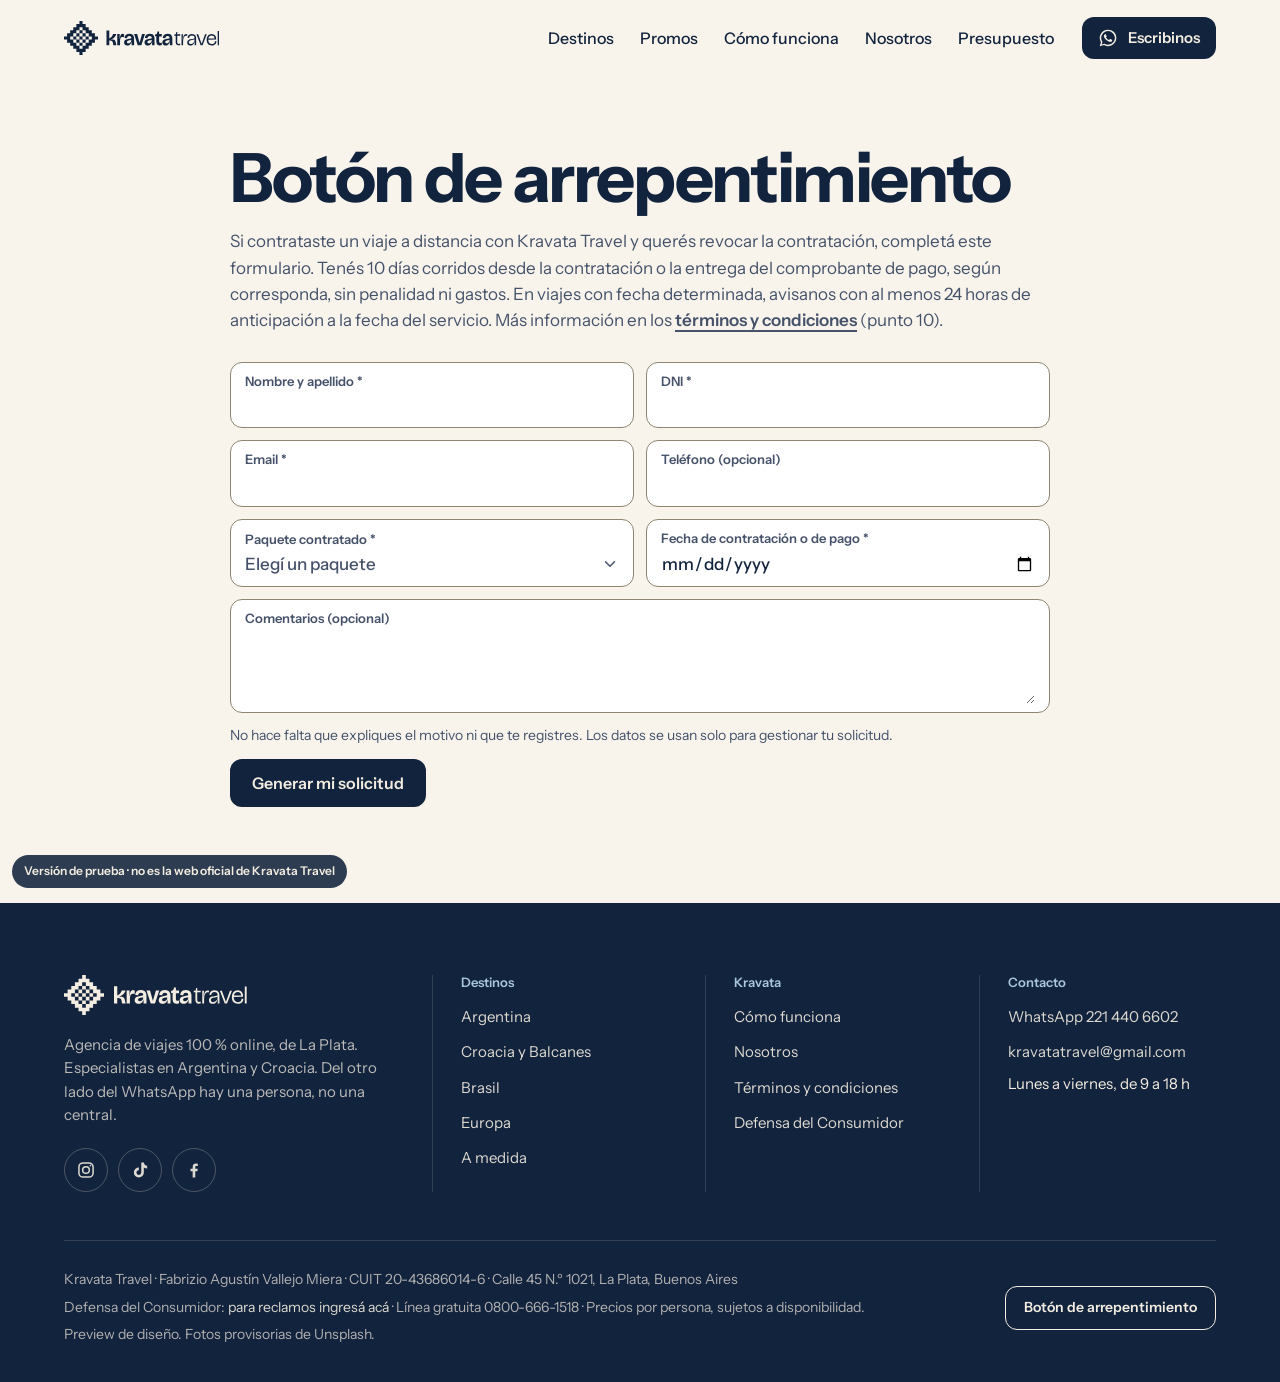
==== arrepentimiento.html @ 1d8a78bc "Preview de la nueva web de Kravata Travel (versión de prueba) Co-Authored-By: Claude Opus 5.5 <norep" ====
<!doctype html>
<html lang="es-AR">
<head>
<meta charset="utf-8">
<meta name="robots" content="noindex, nofollow">
<meta name="viewport" content="width=device-width, initial-scale=1, viewport-fit=cover">
<title>Botón de arrepentimiento · Kravata Travel</title>
<meta name="description" content="Revocá la contratación de un viaje con Kravata Travel, sin penalidad, dentro de los 10 días corridos.">
<meta name="theme-color" content="#12233D">
<link rel="icon" href="marca/favicon.svg" type="image/svg+xml">
<link rel="preconnect" href="https://fonts.googleapis.com"><link rel="preconnect" href="https://fonts.gstatic.com" crossorigin>
<link href="https://fonts.googleapis.com/css2?family=Instrument+Sans:wght@400..700&display=swap" rel="stylesheet">
<link rel="stylesheet" href="assets/style.css">
</head>
<body data-pagina="arrepentimiento">
<main id="contenido">
  <div class="envase cabeza-pagina legal">
    <h1>Botón de arrepentimiento</h1>
    <p class="sub">Si contrataste un viaje a distancia con Kravata Travel y querés revocar la contratación, completá este formulario. Tenés 10 días corridos desde la contratación o la entrega del comprobante de pago, según corresponda, sin penalidad ni gastos. En viajes con fecha determinada, avisanos con al menos 24 horas de anticipación a la fecha del servicio. Más información en los <a class="link" href="terminos.html">términos y condiciones</a> (punto 10).</p>
    <form class="form-arre" id="form-arrepentimiento" novalidate>
      <label class="fld"><span class="fld__etiqueta">Nombre y apellido *</span><input name="nombre" autocomplete="name"></label>
      <label class="fld"><span class="fld__etiqueta">DNI *</span><input name="dni" inputmode="numeric"></label>
      <label class="fld"><span class="fld__etiqueta">Email *</span><input name="email" type="email" autocomplete="email"></label>
      <label class="fld"><span class="fld__etiqueta">Teléfono (opcional)</span><input name="tel" inputmode="tel" autocomplete="tel"></label>
      <div data-campo="paquete"></div>
      <label class="fld"><span class="fld__etiqueta">Fecha de contratación o de pago *</span><input name="fecha" type="date"></label>
      <label class="fld fld--ancho"><span class="fld__etiqueta">Comentarios (opcional)</span><textarea name="mas" rows="3"></textarea></label>
      <p class="form-pres__nota">No hace falta que expliques el motivo ni que te registres. Los datos se usan solo para gestionar tu solicitud.</p>
      <button class="btn" type="submit">Generar mi solicitud</button>
      <p class="form-estado" id="a-err" role="alert"></p>
    </form>
    <div class="arre-ok" id="a-ok" hidden>
      <b>Tu código de solicitud</b>
      <div class="arre-ok__codigo" id="a-c"></div>
      <p><b>Último paso:</b> enviá la solicitud por email a <b>kravatatravel@gmail.com</b>. Tu pedido queda registrado cuando recibimos ese mail. Te confirmamos el código por el mismo medio dentro de las 24 horas.</p>
      <div class="arre-ok__btns"><a class="btn" id="a-mail" href="#">Enviar por email</a><button class="btn btn--borde" id="a-cp" type="button">Copiar mensaje</button></div>
      <p class="form-pres__nota">Si el botón de email no abre tu correo, copiá el mensaje y enviáselo a kravatatravel@gmail.com.</p>
      <pre id="a-pre"></pre>
    </div>
  </div>
</main>

<script src="assets/marca.js"></script>
<script src="assets/data.js"></script>
<script src="assets/config.js"></script>
<script src="assets/site.js"></script>
<p class="aviso-prueba" role="note">Versión de prueba · no es la web oficial de Kravata Travel</p>
</body>
</html>
---- assets/style.css ----
/* Kravata Travel · preview de la web · propuesta 2 (D3 + T6)
   Sistema: tres radios (caja 16, control 12, píldora), dos sombras, una sola etiqueta chica,
   un solo campo y un solo selector para toda la web. La letra del logo no se usa fuera del logo. */

:root {
  --adriatico: #12233D;
  --adriatico-2: #1C3354;
  --celeste: #A9C6DE;
  --celeste-claro: #DCE8F2;
  --crema: #F3EDE1;
  --crema-2: #F8F4EC;
  --blanco: #FFFFFF;
  --tinta: #12233D;
  --tinta-2: #45526A;      /* texto secundario: 7.2:1 sobre crema */
  --linea: #E2DACB;        /* divisores (decorativos) */
  --borde: #8E8573;        /* borde de campos: 3.6:1 sobre blanco */
  --r-caja: 16px;
  --r-ctrl: 12px;
  --sombra: 0 1px 2px rgba(18,35,61,.05), 0 8px 24px -10px rgba(18,35,61,.16);
  --sombra-hover: 0 2px 4px rgba(18,35,61,.04), 0 22px 40px -16px rgba(18,35,61,.30);
  --sombra-alta: 0 2px 6px rgba(18,35,61,.08), 0 24px 48px -12px rgba(18,35,61,.28);
  --curva: cubic-bezier(.22,.7,.2,1);
  --ancho: 1200px;
  --t-texto: 'Instrument Sans', system-ui, sans-serif;
}

*, *::before, *::after { box-sizing: border-box; }
html { scroll-behavior: smooth; -webkit-text-size-adjust: 100%; }
body { margin: 0; background: var(--crema-2); color: var(--tinta); font-family: var(--t-texto); font-size: 17px; line-height: 1.55; -webkit-font-smoothing: antialiased; }
img { display: block; max-width: 100%; }
a { color: inherit; }
button, input, select, textarea { font: inherit; color: inherit; }
[hidden] { display: none !important; }
:focus-visible { outline: 3px solid var(--adriatico); outline-offset: 3px; border-radius: 6px; }
.seccion--oscura :focus-visible, .pie :focus-visible, .portada :focus-visible, .cabecera--sobre:not(.es-flotante) :focus-visible { outline-color: var(--crema); }
.sr { position: absolute; width: 1px; height: 1px; overflow: hidden; clip: rect(0 0 0 0); white-space: nowrap; }
.saltar { position: absolute; left: 16px; top: -60px; z-index: 100; background: var(--adriatico); color: var(--crema); padding: 10px 16px; border-radius: var(--r-ctrl); }
.saltar:focus { top: 12px; }

.envase { width: 100%; max-width: var(--ancho); margin: 0 auto; padding: 0 24px; }
@media (max-width: 600px) { .envase { padding: 0 16px; } }

/* ---------- tipografía: una familia, títulos en bold ---------- */
h1, h2, h3 { font-weight: 700; letter-spacing: -0.025em; line-height: 1.08; margin: 0; }
h1 { font-size: clamp(40px, 6.4vw, 80px); letter-spacing: -0.035em; }
h2 { font-size: clamp(30px, 4vw, 44px); }
h3 { font-size: 20px; letter-spacing: -0.01em; line-height: 1.25; }
p { margin: 0; }
.bajada { color: var(--tinta-2); font-size: 18px; max-width: 56ch; margin-top: 12px; }
/* la única etiqueta chica de la web */
.fld__etiqueta, .datos dt, .ticket h3, .pie h2 { font-size: 13px; font-weight: 600; letter-spacing: 0; text-transform: none; color: var(--tinta-2); }

/* ---------- botones y enlaces ---------- */
.btn {
  display: inline-flex; align-items: center; justify-content: center; gap: 10px;
  min-height: 48px; padding: 0 22px; border-radius: var(--r-ctrl); border: 0; cursor: pointer;
  font-weight: 600; font-size: 16px; text-decoration: none; white-space: nowrap;
  background: var(--adriatico); color: var(--crema); transition: background .25s var(--curva), color .25s var(--curva), box-shadow .25s var(--curva), transform .2s var(--curva);
}
.btn:active { transform: scale(.98); }
.btn:hover { background: var(--adriatico-2); }
.btn svg { width: 20px; height: 20px; flex: none; }
.btn--claro { background: var(--crema); color: var(--adriatico); }
.btn--claro:hover { background: var(--blanco); }
.btn--borde { background: transparent; color: var(--adriatico); box-shadow: inset 0 0 0 1.5px var(--adriatico); }
.btn--borde:hover { background: var(--adriatico); color: var(--crema); }
.btn--ancho { width: 100%; }
.link, .mas { font-weight: 600; text-decoration: underline; text-underline-offset: 4px; text-decoration-thickness: 1.5px; }
.mas { display: inline-flex; align-items: center; gap: 6px; min-height: 44px; padding: 0; border: 0; background: none; cursor: pointer; color: var(--adriatico); }
.mas svg { width: 18px; height: 18px; transition: transform .2s; }
.mas[aria-expanded="true"] svg { transform: rotate(180deg); }

/* ---------- encabezado ---------- */
.cabecera { position: sticky; top: 0; z-index: 50; background: rgba(248,244,236,.94); backdrop-filter: saturate(1.4) blur(12px); border-bottom: 1px solid transparent; transition: background .25s, border-color .25s, color .25s; }
.cabecera.es-flotante { border-bottom-color: var(--linea); }
.cabecera--sobre { position: fixed; left: 0; right: 0; background: transparent; backdrop-filter: none; color: var(--crema); }
.cabecera--sobre.es-flotante { background: rgba(248,244,236,.95); backdrop-filter: saturate(1.4) blur(12px); color: var(--adriatico); }
.cabecera__fila { display: flex; align-items: center; gap: 28px; height: 76px; }
.logo { display: block; color: inherit; line-height: 0; }
.logo svg { height: 34px; width: auto; display: block; }
.cabecera nav { margin-left: auto; }
.menu { display: flex; gap: 26px; list-style: none; padding: 0; margin: 0; }
.menu a { text-decoration: none; font-weight: 500; font-size: 16px; padding: 6px 0; border-bottom: 2px solid transparent; transition: border-color .3s var(--curva); }
.menu a:hover, .menu a[aria-current="page"] { border-bottom-color: currentColor; }
.cabecera .btn { min-height: 42px; padding: 0 16px; font-size: 15px; }
.cabecera--sobre:not(.es-flotante) .btn { background: var(--crema); color: var(--adriatico); }
.hamburguesa { display: none; margin-left: auto; width: 48px; height: 48px; border: 0; background: transparent; cursor: pointer; border-radius: var(--r-ctrl); }
.hamburguesa span { display: block; width: 22px; height: 2px; background: currentColor; margin: 5px auto; transition: transform .2s, opacity .2s; }
.hamburguesa[aria-expanded="true"] span:nth-child(1) { transform: translateY(7px) rotate(45deg); }
.hamburguesa[aria-expanded="true"] span:nth-child(2) { opacity: 0; }
.hamburguesa[aria-expanded="true"] span:nth-child(3) { transform: translateY(-7px) rotate(-45deg); }
@media (max-width: 920px) {
  .menu, .cabecera__fila > .btn { display: none; }
  .hamburguesa { display: block; }
  .logo svg { height: 28px; }
  .cabecera__fila { height: 64px; }
}
.panel-menu { position: fixed; inset: 64px 0 0 0; z-index: 49; background: var(--crema-2); color: var(--adriatico); padding: 16px 16px 40px; display: none; flex-direction: column; overflow-y: auto; }
.panel-menu.abierto { display: flex; }
.panel-menu a:not(.btn) { font-size: 26px; font-weight: 700; letter-spacing: -0.02em; text-decoration: none; padding: 14px 0; border-bottom: 1px solid var(--linea); }
.panel-menu .btn { margin-top: 24px; }

/* ---------- campos: uno solo para toda la web ---------- */
.fld { transition: border-color .2s var(--curva), box-shadow .2s var(--curva), background .2s; position: relative; display: flex; flex-direction: column; justify-content: center; gap: 2px; min-height: 60px; padding: 8px 14px; border-radius: var(--r-ctrl); border: 1.5px solid var(--borde); background: var(--blanco); color: var(--tinta); min-width: 0; }
.fld:focus-within, .fld.esta-abierto { border-color: var(--adriatico); box-shadow: 0 0 0 3px var(--celeste-claro); }
.fld input, .fld textarea { border: 0; padding: 0; margin: 0; background: transparent; font-size: 17px; font-weight: 500; outline: none; width: 100%; min-width: 0; }
.fld textarea { resize: vertical; min-height: 66px; line-height: 1.45; }
.fld--ancho { grid-column: 1 / -1; }
.fld.esta-abierto { z-index: 30; }

/* selector propio: botón + panel, igual en todos lados */
.sel__boton { position: static; display: flex; align-items: center; justify-content: space-between; gap: 10px; width: 100%; padding: 0; border: 0; background: none; cursor: pointer; text-align: left; font-size: 17px; font-weight: 500; color: inherit; outline: none; }
.sel__boton::after { content: ''; position: absolute; inset: 0; border-radius: inherit; }   /* toda la caja abre */
.sel__boton:focus-visible { outline: none; }
.sel:has(.sel__boton:focus-visible) { border-color: var(--adriatico); box-shadow: 0 0 0 3px var(--celeste-claro); }
.sel__valor { white-space: nowrap; overflow: hidden; text-overflow: ellipsis; }
.sel__valor.es-vacio { color: var(--tinta-2); }
.sel__boton svg { width: 18px; height: 18px; flex: none; color: var(--tinta-2); transition: transform .2s; }
.esta-abierto .sel__boton svg { transform: rotate(180deg); }
.sel__panel {
  position: absolute; z-index: 45; top: calc(100% + 8px); left: -1.5px; min-width: calc(100% + 3px); width: max-content; max-width: min(400px, calc(100vw - 32px));
  max-height: 340px; overflow-y: auto; overscroll-behavior: contain;
  padding: 6px; background: var(--blanco); color: var(--tinta); border-radius: var(--r-caja); box-shadow: var(--sombra-alta); border: 1px solid var(--linea); outline: none; text-align: left;
}
.sel__grupo { padding: 12px 12px 4px; font-size: 13px; font-weight: 600; color: var(--tinta-2); }
[role="group"] + [role="group"] { border-top: 1px solid var(--linea); margin-top: 4px; }
.sel__opcion { transition: background .15s; display: grid; grid-template-columns: 1fr auto 18px; align-items: center; gap: 12px; min-height: 44px; padding: 8px 12px; border-radius: 8px; cursor: pointer; font-size: 16px; }
.sel__opcion small { font-size: 14px; color: var(--tinta-2); font-variant-numeric: tabular-nums; }
.sel__opcion svg { width: 18px; height: 18px; visibility: hidden; }
.sel__opcion[aria-selected="true"] { font-weight: 600; }
.sel__opcion[aria-selected="true"] svg { visibility: visible; }
.sel__opcion.es-activa { background: var(--crema); }
.sel__panel--personas { width: 300px; padding: 16px; display: grid; gap: 4px; }
.contador { display: flex; align-items: center; justify-content: space-between; gap: 16px; padding: 10px 0; border-bottom: 1px solid var(--linea); }
.contador b { display: block; font-weight: 600; }
.contador small { font-size: 13px; color: var(--tinta-2); }
.contador__ctrl { display: flex; align-items: center; gap: 10px; }
.contador__ctrl output { min-width: 20px; text-align: center; font-weight: 600; font-variant-numeric: tabular-nums; }
.contador__ctrl button { width: 40px; height: 40px; border-radius: 50%; border: 1.5px solid var(--borde); background: var(--blanco); display: grid; place-items: center; cursor: pointer; }
.contador__ctrl button:hover:not(:disabled) { border-color: var(--adriatico); }
.contador__ctrl button:disabled { opacity: .35; cursor: default; }
.contador__ctrl svg { width: 16px; height: 16px; }
.sel__ayuda { font-size: 13px; color: var(--tinta-2); padding: 8px 0 6px; }
.sel__listo { min-height: 44px; }
/* en celular, todos los paneles suben desde abajo, iguales */
@media (max-width: 600px) {
  .sel__panel, .sel--compacto .sel__panel { position: fixed; z-index: 80; left: 12px; right: 12px; top: auto; bottom: 12px; width: auto; min-width: 0; max-width: none; max-height: 62vh; padding: 8px; border-radius: var(--r-caja); box-shadow: 0 0 0 100vmax rgba(18,35,61,.45), var(--sombra-alta); }
  .sel__panel--personas { padding: 16px 18px 18px; }
  .sel__opcion { min-height: 48px; }
}

/* ---------- portada (estructura de la referencia: video a sangre, consulta, categorías y la primera fila montada) ---------- */
.portada { position: relative; color: var(--crema); padding-bottom: 24px; }
.portada__fondo { position: absolute; inset: 0 0 auto 0; height: 860px; overflow: hidden; background: var(--adriatico); }
.portada__fondo video { width: 100%; height: 100%; object-fit: cover; display: block; filter: saturate(.85); }
.portada__fondo::after { content: ''; position: absolute; inset: 0; background: linear-gradient(180deg, rgba(18,35,61,.78) 0%, rgba(18,35,61,.6) 28%, rgba(18,35,61,.68) 60%, rgba(18,35,61,.82) calc(100% - 190px), rgba(18,35,61,.45) calc(100% - 90px), var(--crema-2) 100%); }
.portada__contenido { position: relative; z-index: 2; padding-top: 150px; }
.portada h1 { max-width: 12ch; }
.portada .bajada { color: rgba(243,237,225,.92); font-size: 19px; max-width: 48ch; margin-top: 16px; }
.portada__sub { font-size: 22px; margin: 48px 0 14px; letter-spacing: -0.01em; }
.categorias { display: flex; gap: 8px; overflow-x: auto; padding-bottom: 6px; scrollbar-width: none; }
.categorias::-webkit-scrollbar { display: none; }
.categoria { flex: none; display: flex; flex-direction: column; align-items: center; gap: 8px; padding: 8px 10px 10px; min-width: 104px; border: 0; background: transparent; color: rgba(243,237,225,.8); cursor: pointer; font-weight: 500; font-size: 15px; text-decoration: none; border-bottom: 2px solid transparent; transition: color .25s var(--curva), border-color .3s var(--curva); }
.categoria img, .categoria .categoria__mas { width: 58px; height: 58px; border-radius: 50%; object-fit: cover; box-shadow: 0 0 0 2px rgba(243,237,225,.35); transition: box-shadow .3s var(--curva), transform .4s var(--curva); }
.categoria:hover img, .categoria:hover .categoria__mas { transform: scale(1.06); }
.categoria .categoria__mas { display: grid; place-items: center; background: rgba(243,237,225,.12); }
.categoria .categoria__mas svg { width: 24px; height: 24px; }
.categoria:hover { color: var(--crema); }
.categoria[aria-selected="true"] { color: var(--crema); font-weight: 700; border-bottom-color: var(--crema); }
.categoria[aria-selected="true"] img { box-shadow: 0 0 0 3px var(--crema); }
.portada__fila { margin-top: 40px; }
.portada__fila .seccion__cabeza { margin-bottom: 22px; }
.portada__fila .bajada { color: rgba(243,237,225,.88); font-size: 17px; margin-top: 8px; }
.portada__fila .link { color: var(--crema); }
.portada__fila h2 { font-size: clamp(26px, 3vw, 34px); }
@media (max-width: 760px) {
  .portada__fondo { height: 760px; }
  .portada__contenido { padding-top: 92px; }
  .portada h1 { font-size: 38px; }
  .portada .bajada { font-size: 16px; margin-top: 10px; }
  .buscador { margin-top: 18px; }
  .portada__sub { display: none; }
  .categorias { margin-top: 18px; }
  .portada__fila { margin-top: 22px; }
  .portada__fila .seccion__cabeza { margin-bottom: 14px; }
  .portada__fila .bajada { display: none; }
  .categoria { min-width: 84px; padding: 6px 6px 10px; font-size: 14px; }
  .categoria img, .categoria .categoria__mas { width: 50px; height: 50px; }
}

/* consulta rápida: los mismos campos, sobre vidrio */
.buscador { position: relative; z-index: 6; margin-top: 30px; background: rgba(243,237,225,.14); backdrop-filter: blur(14px) saturate(1.2); -webkit-backdrop-filter: blur(14px) saturate(1.2); border: 1px solid rgba(243,237,225,.28); border-radius: var(--r-caja); padding: 8px; display: grid; grid-template-columns: 1.4fr 1fr 1fr auto; gap: 4px; max-width: 940px; }
.buscador .fld { background: transparent; border-color: transparent; color: var(--crema); box-shadow: none; }
.buscador .fld:hover { background: rgba(243,237,225,.1); }
.buscador .fld.esta-abierto, .buscador .sel:has(.sel__boton:focus-visible) { background: rgba(243,237,225,.14); border-color: rgba(243,237,225,.6); box-shadow: none; }
.buscador .fld + .fld::before { content: ''; position: absolute; left: -3px; top: 14px; bottom: 14px; width: 1px; background: rgba(243,237,225,.25); }
.buscador .fld__etiqueta, .buscador .sel__valor.es-vacio, .buscador .sel__boton svg { color: rgba(243,237,225,.8); }
.buscador .btn { min-height: 60px; padding: 0 26px; }
@media (max-width: 760px) {
  .buscador { grid-template-columns: 1fr 1fr; }
  .buscador .fld:first-child { grid-column: 1 / -1; }
  .buscador .fld:nth-child(2)::before { display: none; }
  .buscador .btn { grid-column: 1 / -1; min-height: 52px; }
}
/* el desenfoque convierte a la barra en el marco de lo fijo: en celular va sin desenfoque, para que el panel suba desde abajo de la pantalla */
@media (max-width: 600px) { .buscador { backdrop-filter: none; -webkit-backdrop-filter: none; background: rgba(18,35,61,.6); } }

/* tarjeta alta de texto dentro de una fila (como «Summer Bonanza» de la referencia) */
.tarjeta-nota { position: relative; border-radius: var(--r-caja); overflow: hidden; background: var(--adriatico); color: var(--crema); padding: 26px 22px; display: flex; flex-direction: column; gap: 14px; min-height: 100%; box-shadow: var(--sombra); transition: transform .5s var(--curva), box-shadow .5s var(--curva); }
.tarjeta-nota:hover { transform: translateY(-4px); box-shadow: var(--sombra-hover); }
.tarjeta-nota img { position: absolute; inset: 0; width: 100%; height: 100%; object-fit: cover; opacity: .3; }
.tarjeta-nota::after { content: ''; position: absolute; inset: 0; background: linear-gradient(180deg, rgba(18,35,61,.25), rgba(18,35,61,.88)); }
.tarjeta-nota > * { position: relative; z-index: 1; }
.tarjeta-nota h3 { font-size: 22px; }
.tarjeta-nota ul { list-style: none; margin: 0; padding: 0; display: grid; gap: 12px; font-size: 15px; color: rgba(243,237,225,.92); }
.tarjeta-nota li { display: grid; grid-template-columns: 18px 1fr; gap: 8px; }
.tarjeta-nota li svg { width: 16px; height: 16px; margin-top: 3px; color: var(--celeste); }
.tarjeta-nota .btn { margin-top: auto; align-self: flex-start; min-height: 44px; }

/* ---------- secciones ---------- */
.seccion { padding: 88px 0; }
.seccion--crema { background: var(--crema); }
.seccion--oscura { background: var(--adriatico); color: var(--crema); }
.seccion--oscura .bajada { color: rgba(243,237,225,.82); }
.seccion__cabeza { display: flex; align-items: end; justify-content: space-between; gap: 24px; margin-bottom: 32px; flex-wrap: wrap; }
.seccion__cabeza > div { max-width: 680px; }
@media (max-width: 600px) { .seccion { padding: 60px 0; } .seccion__cabeza { margin-bottom: 22px; } }

/* chips (filtros) */
.regiones-chips { display: flex; gap: 8px; flex-wrap: wrap; }
.chip { display: inline-flex; align-items: center; gap: 8px; min-height: 44px; padding: 0 16px; border-radius: 999px; background: var(--blanco); color: var(--adriatico); text-decoration: none; font-weight: 600; font-size: 15px; border: 1.5px solid var(--linea); cursor: pointer; transition: background .25s var(--curva), color .25s var(--curva), border-color .25s var(--curva); }
.chip:hover { border-color: var(--adriatico); }
.chip[aria-pressed="true"] { background: var(--adriatico); color: var(--crema); border-color: var(--adriatico); }
.chip small { font-weight: 500; opacity: .7; font-size: 13px; font-variant-numeric: tabular-nums; }

.etiqueta { position: absolute; top: 12px; left: 12px; z-index: 2; display: inline-flex; align-items: center; gap: 6px; padding: 5px 11px; border-radius: 999px; background: var(--crema); color: var(--adriatico); font-size: 13px; font-weight: 600; }
.etiqueta--promo { background: var(--adriatico); color: var(--crema); }
.etiqueta--promo svg { width: 13px; height: 13px; }
.etiqueta--suelta { position: static; margin-bottom: 14px; }

/* ---------- tarjetas de paquete ---------- */
.fila {
  /* --izq y --der los mide site.js: la fila llega al borde de la pantalla y el contenido queda alineado con el texto */
  --izq: 24px; --der: 24px; --w: 100%;
  display: grid; grid-auto-flow: column; grid-auto-columns: calc((var(--w) - 3 * 20px) / 4); gap: 20px;
  overflow-x: auto; overscroll-behavior-x: contain; scroll-snap-type: x mandatory; scroll-padding-inline: var(--izq) var(--der);
  padding: 12px var(--der) 44px var(--izq); margin: -12px calc(var(--der) * -1) -26px calc(var(--izq) * -1);
  scrollbar-width: none; -webkit-overflow-scrolling: touch;
}
.fila::-webkit-scrollbar { display: none; }
.fila.arrastrando { scroll-snap-type: none; cursor: grabbing; user-select: none; }
.fila.arrastrando a { pointer-events: none; }
.fila > * { scroll-snap-align: start; }
@media (max-width: 1100px) { .fila { grid-auto-columns: calc((var(--w) - 2 * 20px) / 3); } }
@media (max-width: 800px) { .fila { grid-auto-columns: calc(var(--w) * .72); gap: 14px; } }
@media (max-width: 480px) { .fila { grid-auto-columns: calc(var(--w) * .84); } }
.grilla { display: grid; grid-template-columns: repeat(auto-fill, minmax(270px, 1fr)); gap: 20px; }

.tarjeta { position: relative; display: flex; flex-direction: column; background: var(--blanco); border-radius: var(--r-caja); padding: 10px; box-shadow: var(--sombra); color: var(--adriatico); transition: transform .5s var(--curva), box-shadow .5s var(--curva); }
.tarjeta:hover, .tarjeta:focus-within { transform: translateY(-4px); box-shadow: var(--sombra-hover); }
.tarjeta__foto { position: relative; aspect-ratio: 4 / 3; border-radius: 10px; overflow: hidden; background: var(--celeste-claro); }
.tarjeta__foto img { width: 100%; height: 100%; object-fit: cover; transition: transform 1.2s var(--curva); }
.tarjeta:hover .tarjeta__foto img { transform: scale(1.04); }
.tarjeta__cuerpo { padding: 14px 8px 6px; display: flex; flex-direction: column; gap: 10px; flex: 1; }
.tarjeta h3 a { text-decoration: none; }
.tarjeta h3 a::after { content: ''; position: absolute; inset: 0; border-radius: var(--r-caja); }
.tarjeta__dias { font-size: 15px; color: var(--tinta-2); margin-top: -4px; }
.incluye { display: flex; flex-wrap: wrap; gap: 6px 14px; font-size: 14px; padding: 12px 0; margin: 0; border-top: 1px solid var(--linea); border-bottom: 1px solid var(--linea); }
.incluye li { display: flex; align-items: center; gap: 6px; list-style: none; }
.incluye svg { width: 16px; height: 16px; flex: none; }
.incluye .no { color: var(--tinta-2); }
.tarjeta__dato { font-size: 14px; color: var(--tinta-2); line-height: 1.45; }
.tarjeta__dato b { color: var(--tinta); font-weight: 600; }
.tarjeta__precio { margin-top: auto; padding-top: 6px; }
.tarjeta__precio span { font-size: 14px; color: var(--tinta-2); }
.tarjeta__precio b { font-size: 26px; font-weight: 700; letter-spacing: -0.02em; font-variant-numeric: tabular-nums; }
.tarjeta__precio small { display: block; font-size: 13px; color: var(--tinta-2); margin-top: 2px; }

/* ---------- cómo funciona ---------- */
.pasos { display: grid; grid-template-columns: repeat(3, 1fr); gap: 20px; list-style: none; padding: 0; margin: 0; }
.paso { padding: 26px; border-radius: var(--r-caja); background: var(--blanco); box-shadow: var(--sombra); }
.paso__num { font-size: 15px; font-weight: 700; width: 36px; height: 36px; border-radius: 50%; display: grid; place-items: center; background: var(--crema); color: var(--adriatico); margin-bottom: 18px; }
.paso p { color: var(--tinta-2); margin-top: 8px; }
.sin { margin-top: 28px; font-size: 22px; font-weight: 700; letter-spacing: -0.01em; }
@media (max-width: 800px) { .pasos { grid-template-columns: 1fr; gap: 12px; } .paso { padding: 20px; display: grid; grid-template-columns: 48px 1fr; gap: 2px 8px; } .paso__num { margin: 0; grid-row: span 2; } }

/* ---------- la verdad del precio ---------- */
.verdad { display: grid; grid-template-columns: 1fr 1.1fr; gap: 56px; align-items: center; }
.verdad ul { padding: 0; margin: 26px 0 30px; list-style: none; display: grid; gap: 16px; }
.verdad li { display: grid; grid-template-columns: 30px 1fr; gap: 10px; color: rgba(243,237,225,.88); }
.verdad li b { color: var(--crema); }
.num { width: 26px; height: 26px; border-radius: 50%; display: grid; place-items: center; font-size: 13px; font-weight: 700; background: rgba(243,237,225,.14); color: var(--crema); margin-top: 1px; }
.ticket { background: var(--crema); color: var(--adriatico); border-radius: var(--r-caja); padding: 28px; font-size: 16px; }
.ticket h3 { margin-bottom: 14px; }
.ticket__fila { display: flex; justify-content: space-between; gap: 16px; padding: 12px 0; border-bottom: 1px solid #DCD3C2; }
.ticket__fila span:last-child { font-weight: 600; white-space: nowrap; font-variant-numeric: tabular-nums; }
.ticket__fila--total { border-bottom: 0; padding-top: 16px; font-size: 20px; font-weight: 700; }
.ticket__nota { font-size: 14px; color: var(--tinta-2); margin-top: 4px; }
@media (max-width: 900px) { .verdad { grid-template-columns: 1fr; gap: 36px; } .ticket { padding: 22px 18px; } }

/* ---------- te respondo yo ---------- */
.respondo { position: relative; border-radius: var(--r-caja); overflow: hidden; background: var(--celeste); color: var(--adriatico); display: grid; grid-template-columns: 1.2fr 1fr; min-height: 360px; }
.respondo__texto { padding: 52px; display: flex; flex-direction: column; justify-content: center; gap: 18px; position: relative; z-index: 1; }
.respondo blockquote { margin: 0; font-size: clamp(26px, 3.2vw, 38px); font-weight: 700; letter-spacing: -0.02em; line-height: 1.15; }
.respondo__firma { font-weight: 600; }
.respondo__firma small { display: block; font-weight: 400; color: var(--adriatico-2); }
.respondo__guarda { position: relative; color: var(--adriatico); display: grid; place-items: center; overflow: hidden; }
.respondo__guarda svg { width: 64%; max-width: 300px; height: auto; }
.respondo__guarda::before { content: ''; position: absolute; inset: 0; background: var(--guarda-celeste); background-size: 56px 56px; opacity: .12; }
.respondo__btns { display: flex; gap: 10px; flex-wrap: wrap; margin-top: 6px; }
@media (max-width: 800px) { .respondo { grid-template-columns: 1fr; } .respondo__texto { padding: 30px 20px; } .respondo__guarda { height: 160px; order: -1; } .respondo__guarda svg { width: 110px; } }

/* ---------- formulario de presupuesto ---------- */
.form-pres { display: grid; grid-template-columns: 1fr 1fr; gap: 12px; }
.form-pres .btn { justify-self: start; margin-top: 4px; }
.form-pres__nota { grid-column: 1 / -1; font-size: 14px; color: var(--tinta-2); }
@media (max-width: 600px) { .form-pres { grid-template-columns: 1fr; } .form-pres .btn { width: 100%; } }
.presupuesto { display: grid; grid-template-columns: 1fr 1.25fr; gap: 64px; align-items: start; }
.presupuesto__caja { background: var(--blanco); padding: 30px; border-radius: var(--r-caja); box-shadow: var(--sombra); }
.datos-contacto { margin: 28px 0 0; padding: 0; list-style: none; display: grid; gap: 14px; }
.datos-contacto li { display: grid; grid-template-columns: 26px 1fr; gap: 12px; align-items: start; }
.datos-contacto svg { width: 22px; height: 22px; margin-top: 2px; }
.datos-contacto a { text-decoration: none; font-weight: 600; }
.datos-contacto a:hover { text-decoration: underline; }
@media (max-width: 900px) { .presupuesto { grid-template-columns: 1fr; gap: 32px; } .presupuesto__caja { padding: 20px 16px; } }

/* ---------- pie ---------- */
.pie { background: var(--adriatico); color: var(--crema); padding: 72px 0 36px; font-size: 15px; }
.pie__arriba { display: grid; grid-template-columns: 1.4fr 1fr 1fr 1fr; gap: 36px; padding-bottom: 48px; border-bottom: 1px solid rgba(243,237,225,.16); }
.pie__marca svg { height: 40px; width: auto; }
.pie__marca p { color: rgba(243,237,225,.75); margin-top: 18px; max-width: 34ch; }
.pie h2 { color: var(--celeste); margin-bottom: 12px; }
.pie ul { list-style: none; margin: 0; padding: 0; display: grid; gap: 4px; }
.pie li a { display: inline-block; padding: 4px 0; }
.pie a { text-decoration: none; color: rgba(243,237,225,.9); }
.pie a:hover { color: var(--blanco); text-decoration: underline; }
.redes { display: flex; gap: 10px; margin-top: 22px; }
.redes a { width: 44px; height: 44px; border-radius: 50%; display: grid; place-items: center; border: 1px solid rgba(243,237,225,.25); }
.redes a:hover { background: var(--crema); color: var(--adriatico); text-decoration: none; }
.redes svg { width: 20px; height: 20px; }
.pie__legal { padding-top: 28px; display: grid; grid-template-columns: 1fr auto; gap: 24px; align-items: center; color: rgba(243,237,225,.7); font-size: 14px; }
.pie__legal p + p { margin-top: 6px; }
.btn-arrepentimiento { display: inline-flex; align-items: center; min-height: 44px; padding: 0 18px; border-radius: var(--r-ctrl); border: 1.5px solid var(--crema); color: var(--crema) !important; font-weight: 600; text-decoration: none !important; }
.btn-arrepentimiento:hover { background: var(--crema); color: var(--adriatico) !important; }
@media (max-width: 900px) { .pie__arriba { grid-template-columns: 1fr 1fr; } .pie__marca { grid-column: 1 / -1; } .pie__legal { grid-template-columns: 1fr; } }

/* whatsapp flotante: solo en celular (en escritorio ya está en el encabezado) */
.flotante { display: none; }
@media (max-width: 920px) {
  .flotante { position: fixed; right: 14px; bottom: 14px; z-index: 60; display: grid; place-items: center; width: 56px; height: 56px; border-radius: 50%; background: var(--adriatico); color: var(--crema); box-shadow: var(--sombra-alta); transition: opacity .2s; }
  .flotante svg { width: 26px; height: 26px; }
  .flotante span { position: absolute; width: 1px; height: 1px; overflow: hidden; clip: rect(0 0 0 0); }
  .flotante.oculto { opacity: 0; pointer-events: none; }
}

/* ---------- destinos (listado) ---------- */
.cabeza-pagina { padding: 64px 0 32px; }
.cabeza-pagina h1 { font-size: clamp(40px, 6vw, 68px); }
.filtros { position: sticky; top: 76px; z-index: 10; background: var(--crema-2); padding: 12px 0; border-bottom: 1px solid var(--linea); }
.filtros__fila { display: flex; gap: 12px; align-items: center; justify-content: space-between; flex-wrap: wrap; }
.sel--compacto { min-height: 44px; padding: 4px 14px; flex-direction: row; align-items: center; gap: 8px; min-width: 260px; }
.sel--compacto .fld__etiqueta { white-space: nowrap; }
.sel--compacto .sel__boton { font-size: 15px; font-weight: 600; }
.sel--compacto .sel__panel { left: auto; right: -1.5px; }
@media (max-width: 920px) { .filtros { top: 64px; } .filtros .regiones-chips { flex-wrap: nowrap; overflow-x: auto; width: 100%; padding-bottom: 4px; } .chip { flex: none; } .sel--compacto { width: 100%; } .sel--compacto .sel__panel { left: -1.5px; } }
.region-bloque + .region-bloque { margin-top: 64px; }
.region-bloque h2 { font-size: 32px; }
.region-bloque .bajada { margin: 8px 0 24px; }
.vacio { padding: 48px; text-align: center; color: var(--tinta-2); }

/* ---------- ficha ---------- */
.migas { font-size: 14px; color: var(--tinta-2); padding: 26px 0 18px; }
.migas a { text-decoration: none; }
.migas a:hover { text-decoration: underline; }
.galeria { display: grid; grid-template-columns: 2fr 1fr; grid-template-rows: 1fr 1fr; gap: 8px; height: min(58vh, 520px); border-radius: var(--r-caja); overflow: hidden; }
.galeria figure { margin: 0; position: relative; overflow: hidden; background: var(--celeste-claro); }
.galeria figure:first-child { grid-row: span 2; }
.galeria img { width: 100%; height: 100%; object-fit: cover; }
.galeria--1 { grid-template-columns: 1fr; grid-template-rows: 1fr; }
.galeria--2 figure:nth-child(2) { grid-row: span 2; }
@media (max-width: 700px) { .galeria { grid-template-columns: 1fr; grid-template-rows: auto; height: auto; } .galeria figure { aspect-ratio: 4 / 3; } .galeria figure:not(:first-child) { display: none; } .galeria figure:first-child { grid-row: auto; } }
.ficha { display: grid; grid-template-columns: 1fr 380px; gap: 56px; align-items: start; padding: 40px 0 96px; }
.ficha__titulo h1 { font-size: clamp(36px, 5vw, 58px); }
.ficha__meta { display: flex; gap: 8px; flex-wrap: wrap; margin-top: 16px; }
.pastilla { display: inline-flex; align-items: center; gap: 6px; padding: 6px 13px; border-radius: 999px; background: var(--blanco); border: 1px solid var(--linea); font-size: 14px; font-weight: 500; }
.pastilla svg { width: 16px; height: 16px; }
.pastilla--no { color: var(--tinta-2); }
.ficha section { padding: 34px 0; border-bottom: 1px solid var(--linea); }
.ficha section:last-child { border-bottom: 0; }
.ficha h2 { font-size: 26px; margin-bottom: 16px; }
.ficha__intro { font-size: 20px; line-height: 1.5; max-width: 60ch; }
.datos { display: grid; grid-template-columns: 1fr 1fr; gap: 10px; margin: 0; }
@media (max-width: 420px) { .datos { grid-template-columns: 1fr; } }
.datos div { background: var(--blanco); border-radius: var(--r-ctrl); padding: 12px 14px; border: 1px solid var(--linea); }
.datos dd { margin: 2px 0 0; font-weight: 600; }
.dias { list-style: none; margin: 0; padding: 0; position: relative; }
.dias li { position: relative; padding: 0 0 24px 36px; }
.dias li::before { content: ''; position: absolute; left: 6px; top: 8px; width: 10px; height: 10px; background: var(--adriatico); transform: rotate(45deg); }
.dias li::after { content: ''; position: absolute; left: 10px; top: 24px; bottom: 4px; width: 2px; background: var(--linea); }
.dias li:last-child::after { display: none; }
.dias b { display: block; font-size: 18px; font-weight: 700; letter-spacing: -0.01em; }
.dias span { color: var(--tinta-2); display: block; margin-top: 4px; }
.dias--cerradas li:nth-child(n+4) { display: none; }
.lista-check { list-style: none; padding: 0; margin: 0; display: grid; gap: 10px; }
.lista-check li { display: grid; grid-template-columns: 24px 1fr; gap: 10px; }
.lista-check svg { width: 20px; height: 20px; margin-top: 3px; }
.lista-check--no { color: var(--tinta-2); }
.dos-col { display: grid; grid-template-columns: 1fr; gap: 32px; }
.nota { font-size: 15px; color: var(--tinta-2); margin-top: 12px; }
.caja-precio { position: sticky; top: 100px; background: var(--blanco); border-radius: var(--r-caja); padding: 26px; box-shadow: var(--sombra); }
.caja-precio__desde { font-size: 15px; color: var(--tinta-2); }
.caja-precio__monto { font-size: 46px; font-weight: 700; letter-spacing: -0.03em; line-height: 1; margin: 4px 0 6px; font-variant-numeric: tabular-nums; }
.caja-precio__modo { font-size: 14px; color: var(--tinta-2); }
.caja-precio .btn { margin-top: 20px; }
.caja-precio__letra { margin-top: 20px; padding-top: 16px; border-top: 1px solid var(--linea); font-size: 13.5px; color: var(--tinta-2); display: grid; gap: 8px; }
.aviso { display: flex; gap: 10px; padding: 12px 14px; border-radius: var(--r-ctrl); background: var(--crema); color: var(--adriatico); font-size: 14px; font-weight: 500; margin-top: 16px; }
.aviso svg { width: 18px; height: 18px; flex: none; margin-top: 2px; }
.caja-precio__firma { margin-top: 18px; display: flex; gap: 12px; align-items: center; font-size: 14px; }
.caja-precio__firma .sello-chico { width: 40px; height: 40px; border-radius: 50%; background: var(--adriatico); color: var(--crema); display: grid; place-items: center; flex: none; }
.caja-precio__firma .sello-chico svg { width: 22px; height: 22px; }
@media (max-width: 1000px) {
  .ficha { grid-template-columns: 1fr; gap: 0; padding-bottom: 120px; }
  .caja-precio { position: static; margin: 8px 0 12px; }
}
/* barra de precio fija en celular */
.barra-precio { display: none; }
@media (max-width: 1000px) {
  .barra-precio { display: flex; position: fixed; left: 0; right: 0; bottom: 0; z-index: 55; background: var(--blanco); border-top: 1px solid var(--linea); padding: 12px 16px calc(12px + env(safe-area-inset-bottom)); align-items: center; justify-content: space-between; gap: 12px; box-shadow: 0 -8px 24px rgba(18,35,61,.08); }
  .barra-precio b { font-size: 24px; font-weight: 700; display: block; line-height: 1.1; }
  .barra-precio small { font-size: 12px; color: var(--tinta-2); }
  .barra-precio .btn { min-height: 48px; padding: 0 18px; }
  body.con-barra .flotante { display: none; }
}

@media (prefers-reduced-motion: reduce) { html { scroll-behavior: auto; } * { transition: none !important; } }
body:has(.esta-abierto) .flotante { display: none; }

/* ---------- movimiento: suave, corto y siempre al servicio del contenido ---------- */
@keyframes kv-panel { from { opacity: 0; transform: translateY(-6px); } }
@keyframes kv-hoja { from { opacity: 0; transform: translateY(24px); } }
@keyframes kv-sube { from { opacity: 0; transform: translateY(14px); } }
@keyframes kv-aparece { from { opacity: 0; } }
@media (prefers-reduced-motion: no-preference) {
  .sel__panel:not([hidden]) { animation: kv-panel .22s var(--curva); }
  .portada__fondo video { animation: kv-aparece 1.2s ease both; }
  .portada h1 { animation: kv-sube .9s var(--curva) both; }
  .portada .bajada { animation: kv-sube .9s var(--curva) .1s both; }
  .buscador { animation: kv-sube .9s var(--curva) .2s both; }
  .portada__sub, .categorias { animation: kv-sube .9s var(--curva) .3s both; }
  .fila .entra { animation: kv-sube .6s var(--curva) both; animation-delay: calc(var(--i, 0) * 60ms); }
  .anima .revela { opacity: 0; transform: translateY(16px); transition: opacity .9s var(--curva), transform .9s var(--curva); transition-delay: calc(var(--i, 0) * 70ms); }
  .anima .revela.visto { opacity: 1; transform: none; }
  .dias li.entra { animation: kv-sube .5s var(--curva) both; animation-delay: calc(var(--i, 0) * 40ms); }
  .panel-menu.abierto { animation: kv-aparece .25s ease; }
  .panel-menu.abierto a { animation: kv-sube .5s var(--curva) both; animation-delay: calc(var(--i, 0) * 40ms); }
}
@media (prefers-reduced-motion: no-preference) and (max-width: 600px) {
  .sel__panel:not([hidden]) { animation: kv-hoja .28s var(--curva); }
}

/* ---------- desplazador propio: flechas a los costados, bordes difuminados y línea de avance ---------- */
.fila { --fade: 72px; -webkit-mask-image: var(--mascara); mask-image: var(--mascara); --mascara: none; transition: -webkit-mask-image .3s; }
.fila.hay-der { --mascara: linear-gradient(90deg, #000 calc(100% - var(--fade)), transparent); }
.fila.hay-izq { --mascara: linear-gradient(90deg, transparent, #000 var(--fade)); }
.fila.hay-izq.hay-der { --mascara: linear-gradient(90deg, transparent, #000 var(--fade), #000 calc(100% - var(--fade)), transparent); }
.fila-marco { position: relative; }
.fila-flecha {
  position: absolute; z-index: 3; top: calc(50% - 8px); translate: 0 -50%;
  width: 48px; height: 48px; border-radius: 50%; border: 0; display: grid; place-items: center; cursor: pointer;
  background: var(--blanco); color: var(--adriatico); box-shadow: var(--sombra-alta);
  opacity: 0; pointer-events: none; transform: scale(.85);
  transition: opacity .35s var(--curva), transform .35s var(--curva), background .25s var(--curva), color .25s var(--curva);
}
.fila-flecha.es-visible { opacity: 1; pointer-events: auto; transform: scale(1); }
.fila-flecha:hover { background: var(--adriatico); color: var(--crema); }
.fila-flecha:active { transform: scale(.94); }
.fila-flecha svg { width: 22px; height: 22px; }
.fila-flecha--izq { left: -6px; }
.fila-flecha--izq svg { transform: rotate(90deg); }
.fila-flecha--der { right: -6px; }
.fila-flecha--der svg { transform: rotate(-90deg); }
.fila-avance { position: relative; height: 3px; border-radius: 3px; background: var(--linea); margin-top: 6px; overflow: hidden; }
.fila-avance span { position: absolute; top: 0; bottom: 0; left: 0; border-radius: 3px; background: var(--adriatico); transition: transform .2s linear; will-change: transform, width; }
.portada .fila-avance { background: rgba(18,35,61,.12); }
@media (max-width: 760px) { .fila-flecha { display: none; } .fila { --fade: 40px; } .fila-avance { margin-top: 2px; } }
@media (hover: none) { .fila-flecha { display: none; } }

/* barras verticales finas y en tono, en los paneles que se desplazan */
.sel__panel, .panel-menu { scrollbar-width: thin; scrollbar-color: #CFC5B2 transparent; }
.sel__panel::-webkit-scrollbar, .panel-menu::-webkit-scrollbar { width: 10px; }
.sel__panel::-webkit-scrollbar-track, .panel-menu::-webkit-scrollbar-track { background: transparent; margin: 10px 0; }
.sel__panel::-webkit-scrollbar-thumb, .panel-menu::-webkit-scrollbar-thumb { background: #CFC5B2; border-radius: 10px; border: 3px solid var(--blanco); }
.sel__panel::-webkit-scrollbar-thumb:hover { background: var(--borde); }
.sel__panel::-webkit-scrollbar-button { display: none; height: 0; }
/* sombras suaves arriba y abajo solo cuando hay más opciones (el fondo sigue opaco) */
.sel__panel:not(.sel__panel--personas) {
  background:
    linear-gradient(var(--blanco) 30%, rgba(255,255,255,0)) center top / 100% 36px no-repeat local,
    linear-gradient(rgba(255,255,255,0), var(--blanco) 70%) center bottom / 100% 36px no-repeat local,
    linear-gradient(rgba(18,35,61,.10), rgba(18,35,61,0)) center top / 100% 12px no-repeat scroll,
    linear-gradient(rgba(18,35,61,0), rgba(18,35,61,.10)) center bottom / 100% 12px no-repeat scroll,
    var(--blanco);
}

/* sin la barra de desplazamiento de la ventana (se sigue bajando con la rueda, el dedo o el teclado) */
html { scrollbar-width: none; }
html::-webkit-scrollbar, body::-webkit-scrollbar { display: none; width: 0; }

/* (8) los anclajes no quedan tapados por el encabezado fijo */
[id] { scroll-margin-top: 96px; }

/* (9) estados del formulario */
.form-estado { grid-column: 1 / -1; font-size: 14px; display: flex; gap: 8px; align-items: flex-start; min-height: 0; }
.form-estado:empty { display: none; }
.form-estado svg { width: 18px; height: 18px; flex: none; margin-top: 2px; }
.form-estado.es-error { color: #A3361B; font-weight: 600; }
.form-estado.es-ok { color: var(--adriatico); background: var(--crema); padding: 12px 14px; border-radius: var(--r-ctrl); }
.form-estado a { font-weight: 600; }
.buscador .form-estado { color: var(--crema); padding: 2px 8px 4px; }
.buscador .form-estado.es-error { color: #FFD9CC; }
.buscador .form-estado.es-ok { background: rgba(243,237,225,.14); color: var(--crema); }
.fld--error, .buscador .fld.fld--error { border-color: #A3361B !important; box-shadow: 0 0 0 3px rgba(163,54,27,.15); }
.buscador .fld.fld--error { border-color: #FFB8A3 !important; }

/* (11) términos y arrepentimiento */
.legal { max-width: 820px; padding-bottom: 96px; }
.legal .sub { color: var(--tinta-2); margin-top: 14px; }
.legal details { border-bottom: 1px solid var(--linea); }
.legal details:first-of-type { border-top: 1px solid var(--linea); margin-top: 28px; }
.legal summary { list-style: none; cursor: pointer; display: flex; justify-content: space-between; align-items: center; gap: 16px; padding: 18px 0; font-weight: 600; font-size: 18px; }
.legal summary::-webkit-details-marker { display: none; }
.legal summary::after { content: ''; width: 10px; height: 10px; flex: none; border-right: 2px solid currentColor; border-bottom: 2px solid currentColor; transform: rotate(45deg) translateY(-3px); transition: transform .3s var(--curva); }
.legal details[open] summary::after { transform: rotate(-135deg); }
.legal details p { color: var(--tinta-2); padding-bottom: 18px; }
.legal details p + p { margin-top: -6px; }
.form-arre { display: grid; grid-template-columns: 1fr 1fr; gap: 12px; margin-top: 28px; }
.form-arre .btn { justify-self: start; }
@media (max-width: 600px) { .form-arre { grid-template-columns: 1fr; } .form-arre .btn { width: 100%; } }
.arre-ok { margin-top: 28px; padding: 26px; border-radius: var(--r-caja); background: var(--blanco); box-shadow: var(--sombra); display: grid; gap: 14px; }
.arre-ok__codigo { font-size: 30px; font-weight: 700; letter-spacing: .02em; font-variant-numeric: tabular-nums; }
.arre-ok pre { white-space: pre-wrap; font: 14px/1.5 var(--t-texto); color: var(--tinta-2); background: var(--crema-2); padding: 14px; border-radius: var(--r-ctrl); margin: 0; }
.arre-ok__btns { display: flex; gap: 10px; flex-wrap: wrap; }

/* ===================== propuesta: recursos de Vita Travel y Red Dot, en el sistema de Kravata ===================== */

/* R4 · presentación con collage */
.presenta { padding: 120px 0 100px; }
.presenta__grilla { display: grid; grid-template-columns: 1.05fr 1fr; gap: 72px; align-items: center; }
.presenta__frase { font-size: clamp(26px, 2.8vw, 38px); font-weight: 500; letter-spacing: -0.02em; line-height: 1.22; }
.presenta__texto .bajada { margin-top: 22px; }
.presenta__texto .btn { margin-top: 30px; }
.presenta__collage { position: relative; height: 520px; }
.presenta__foto { position: absolute; margin: 0; width: 58%; aspect-ratio: 4 / 5; border-radius: var(--r-caja); overflow: hidden; box-shadow: var(--sombra-alta); background: var(--celeste-claro); }
.presenta__foto img { width: 100%; height: 100%; object-fit: cover; }
.presenta__foto figcaption { position: absolute; left: 14px; bottom: 12px; color: var(--crema); font-size: 13px; font-weight: 600; text-shadow: 0 1px 10px rgba(18,35,61,.7); }
.presenta__foto--a { left: 0; top: 0; rotate: -4deg; }
.presenta__foto--b { right: 0; bottom: 0; rotate: 5deg; }
.presenta__sello { position: absolute; left: 50%; top: 52%; translate: -50% -50%; width: 112px; height: 112px; border-radius: 50%; background: var(--adriatico); color: var(--crema); display: grid; place-items: center; box-shadow: 0 0 0 8px var(--crema-2), var(--sombra-alta); z-index: 2; }
.presenta__sello svg { width: 62px; height: 62px; }
@media (prefers-reduced-motion: no-preference) {
  .anima .presenta__foto--a.revela, .anima .presenta__collage.revela .presenta__foto--a { transition: rotate 1.2s var(--curva); }
  .anima .presenta__collage.revela:not(.visto) .presenta__foto--a { rotate: -9deg; }
  .anima .presenta__collage.revela:not(.visto) .presenta__foto--b { rotate: 10deg; }
  .presenta__foto { transition: rotate 1.2s var(--curva), transform .6s var(--curva); }
  .presenta__collage:hover .presenta__foto--a { transform: translate(-6px, -6px); }
  .presenta__collage:hover .presenta__foto--b { transform: translate(6px, 6px); }
}
@media (max-width: 900px) {
  .presenta { padding: 72px 0; }
  .presenta__grilla { grid-template-columns: 1fr; gap: 48px; }
  .presenta__collage { height: 400px; max-width: 420px; width: 100%; margin: 0 auto; }
  .presenta__sello { width: 84px; height: 84px; } .presenta__sello svg { width: 46px; height: 46px; }
}

/* R1 · vitrina de destinos */
.vitrina { position: relative; min-height: 620px; display: grid; align-items: end; color: var(--crema); overflow: hidden; background: var(--adriatico); }
.vitrina__fondo { position: absolute; inset: 0; }
.vitrina__fondo img { width: 100%; height: 100%; object-fit: cover; transition: opacity .6s var(--curva), transform 7s linear; transform: scale(1.06); }
.vitrina__fondo img.cambiando { opacity: 0; }
.vitrina__fondo::after { content: ''; position: absolute; inset: 0; background: linear-gradient(180deg, rgba(18,35,61,.35) 0%, rgba(18,35,61,.45) 45%, rgba(18,35,61,.88) 100%); }
.vitrina__contenido { position: relative; z-index: 1; padding-top: 140px; padding-bottom: 40px; }
.vitrina__nombre { font-size: clamp(56px, 10vw, 148px); font-weight: 700; letter-spacing: -0.045em; line-height: .92; max-width: 12ch; }
.vitrina__bajada { margin-top: 18px; font-size: 18px; color: rgba(243,237,225,.88); max-width: 44ch; min-height: 1.5em; }
.vitrina__tabs { margin-top: 48px; display: grid; grid-template-columns: repeat(4, 1fr); gap: 0; border-top: 1px solid rgba(243,237,225,.22); }
.vitrina__tabs button { position: relative; display: flex; align-items: baseline; gap: 12px; padding: 18px 18px 18px 0; border: 0; background: none; color: rgba(243,237,225,.62); text-align: left; cursor: pointer; font-size: 18px; font-weight: 500; transition: color .3s var(--curva); }
.vitrina__tabs button + button { padding-left: 18px; border-left: 1px solid rgba(243,237,225,.22); }
.vitrina__tabs button:hover, .vitrina__tabs button[aria-selected="true"] { color: var(--crema); }
.vitrina__num { font-size: 13px; font-weight: 600; font-variant-numeric: tabular-nums; opacity: .8; }
.vitrina__avance { position: absolute; left: 0; right: 0; top: -1px; height: 2px; overflow: hidden; }
.vitrina__tabs button + button .vitrina__avance { left: 0; }
.vitrina__avance i { position: absolute; inset: 0; background: var(--crema); transform: scaleX(0); transform-origin: left; }
.vitrina__tabs button[aria-selected="true"] .vitrina__avance i { transform: scaleX(1); }
.vitrina__tabs button.corriendo .vitrina__avance i { animation: kv-avance var(--dur, 7s) linear both; }
.vitrina__tabs button.en-pausa .vitrina__avance i { animation-play-state: paused; }
@keyframes kv-avance { from { transform: scaleX(0); } to { transform: scaleX(1); } }
@keyframes kv-nombre { from { opacity: 0; transform: translateY(18px); } }
@media (prefers-reduced-motion: no-preference) { .vitrina__nombre.entra { animation: kv-nombre .7s var(--curva) both; } }
.vitrina-fila { padding-top: 56px; }
@media (max-width: 760px) {
  .vitrina { min-height: 520px; }
  .vitrina__contenido { padding-top: 100px; padding-bottom: 24px; }
  .vitrina__bajada { font-size: 16px; }
  .vitrina__tabs { grid-template-columns: repeat(4, minmax(150px, 1fr)); overflow-x: auto; scrollbar-width: none; margin-top: 32px; }
  .vitrina__tabs::-webkit-scrollbar { display: none; }
  .vitrina__tabs button { font-size: 16px; }
}

/* R2 · a dónde vamos */
.adonde { position: relative; overflow: hidden; text-align: center; padding: 110px 0; }
.adonde__titulo { font-size: 15px; font-weight: 600; letter-spacing: 0; color: var(--tinta-2); margin-bottom: 28px; }
.adonde__lista { list-style: none; margin: 0; padding: 0; position: relative; z-index: 2; }
.adonde__lista a { display: inline-flex; flex-direction: column; align-items: center; padding: 4px 12px; text-decoration: none; font-size: clamp(32px, 4.6vw, 60px); font-weight: 600; letter-spacing: -0.035em; line-height: 1.12; color: var(--adriatico); transition: color .35s var(--curva), opacity .35s var(--curva); }
.adonde__lista small { font-size: 14px; font-weight: 500; letter-spacing: 0; color: var(--tinta-2); height: 0; opacity: 0; overflow: hidden; transition: opacity .3s var(--curva), height .3s var(--curva); }
.adonde__lista.hay-foco a { color: #6A7286; }      /* 4.6:1 sobre crema: el resto baja pero se sigue leyendo */
.adonde__lista.hay-foco a:hover, .adonde__lista.hay-foco a:focus-visible { color: var(--adriatico); }
.adonde__lista a:hover small, .adonde__lista a:focus-visible small { height: 20px; opacity: 1; }
.adonde__pie { margin-top: 36px; color: var(--tinta-2); }
.adonde__foto { position: absolute; z-index: 1; margin: 0; width: 220px; aspect-ratio: 4 / 5; border-radius: var(--r-caja); overflow: hidden; box-shadow: var(--sombra-alta); opacity: 0; pointer-events: none; transition: opacity .4s var(--curva), top .5s var(--curva), transform .6s var(--curva); background: var(--celeste-claro); }
.adonde__foto img { width: 100%; height: 100%; object-fit: cover; }
.adonde__foto--izq { left: max(24px, calc(50% - 600px)); transform: translateY(-50%) rotate(-5deg) scale(.94); }
.adonde__foto--der { right: max(24px, calc(50% - 600px)); transform: translateY(-50%) rotate(5deg) scale(.94); }
.adonde__foto.visible { opacity: 1; }
.adonde__foto--izq.visible { transform: translateY(-50%) rotate(-3deg) scale(1); }
.adonde__foto--der.visible { transform: translateY(-50%) rotate(4deg) scale(1); }
@media (max-width: 1100px), (hover: none) { .adonde__foto { display: none; } .adonde__lista.hay-foco a { color: var(--adriatico); } }
@media (max-width: 600px) { .adonde { padding: 72px 0; } .adonde__lista a { font-size: 30px; } .adonde__lista small { height: auto; opacity: 1; font-size: 13px; margin-bottom: 8px; } }

/* V3 + V1 · pasos numerados con líneas finas */
.pasos--lineas { gap: 0; border-top: 1px solid var(--linea); border-bottom: 1px solid var(--linea); }
.pasos--lineas .paso { background: none; box-shadow: none; border-radius: 0; padding: 34px 32px 38px; }
.pasos--lineas .paso + .paso { border-left: 1px solid var(--linea); }
.pasos--lineas .paso:first-child { padding-left: 0; }
.pasos--lineas .paso__num { width: auto; height: auto; background: none; border-radius: 0; display: block; font-size: 64px; font-weight: 500; letter-spacing: -0.05em; line-height: 1; color: var(--adriatico); margin-bottom: 40px; font-variant-numeric: tabular-nums; }
@media (max-width: 800px) {
  .pasos--lineas .paso, .pasos--lineas .paso:first-child { padding: 24px 0; display: grid; grid-template-columns: 72px 1fr; gap: 2px 12px; }
  .pasos--lineas .paso + .paso { border-left: 0; border-top: 1px solid var(--linea); }
  .pasos--lineas .paso__num { font-size: 40px; margin: 0; grid-row: span 2; }
}
/* V1 · el pie también se ordena con líneas finas */
.pie__arriba > div + div { border-left: 1px solid rgba(243,237,225,.14); padding-left: 28px; }
@media (max-width: 900px) { .pie__arriba > div + div { border-left: 0; padding-left: 0; } }

/* V2 · palabras que se encienden */
[data-ilumina] .palabra { color: rgba(18,35,61,.28); transition: color .35s var(--curva); }
[data-ilumina] .palabra.encendida { color: var(--adriatico); }

/* solo en la copia publicada para mostrar: aviso de versión de prueba */
.aviso-prueba { position: fixed; left: 12px; bottom: 12px; z-index: 70; margin: 0; padding: 7px 12px; border-radius: 999px; background: rgba(18,35,61,.88); color: var(--crema); font-size: 12px; font-weight: 600; pointer-events: none; }
@media (max-width: 920px) { .aviso-prueba { bottom: auto; top: 70px; left: 50%; translate: -50% 0; white-space: nowrap; } }
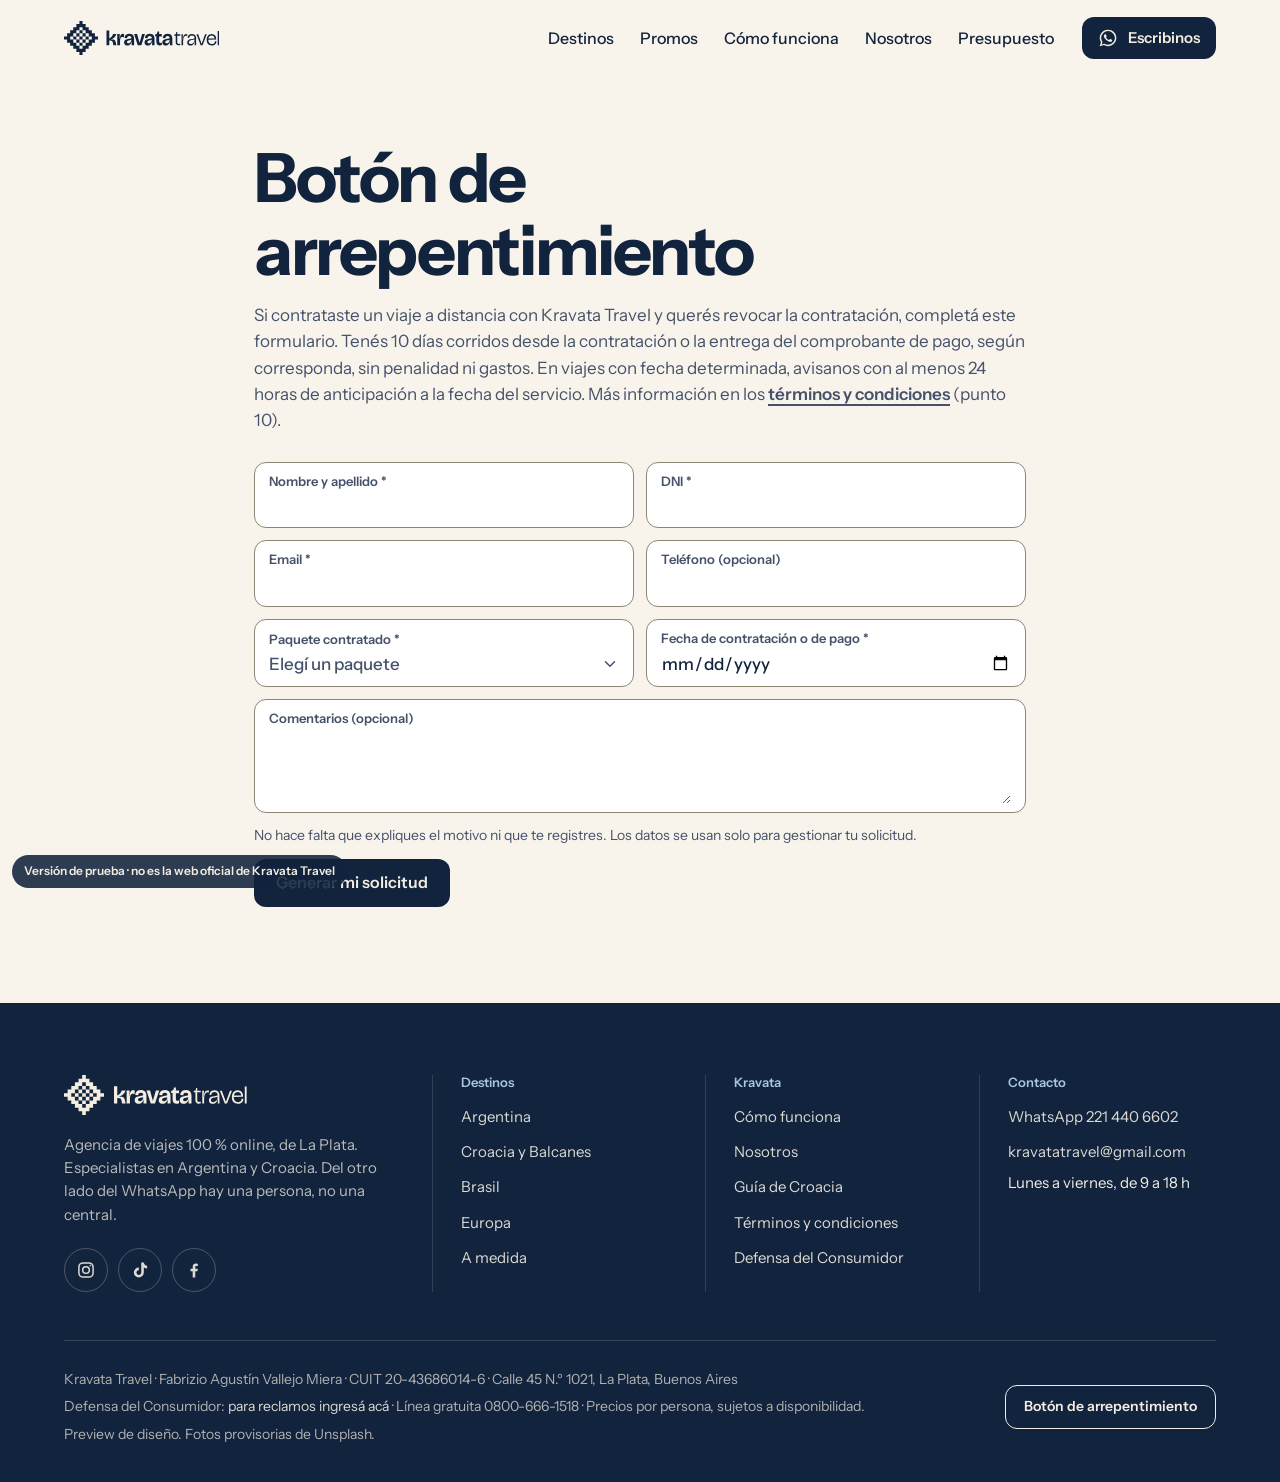
==== commit dea2e87e: "Celular propio: consulta en una hoja, filas cortas, barra fija y arreglos Co-Authored-By: Claude Opu" ====
--- a/arrepentimiento.html
+++ b/arrepentimiento.html
@@ -11,6 +11,7 @@
 <link rel="preconnect" href="https://fonts.googleapis.com"><link rel="preconnect" href="https://fonts.gstatic.com" crossorigin>
 <link href="https://fonts.googleapis.com/css2?family=Instrument+Sans:wght@400..700&display=swap" rel="stylesheet">
 <link rel="stylesheet" href="assets/style.css">
+<link rel="stylesheet" href="assets/movil.css">
 </head>
 <body data-pagina="arrepentimiento">
 <main id="contenido">
@@ -44,6 +45,7 @@
 <script src="assets/data.js"></script>
 <script src="assets/config.js"></script>
 <script src="assets/site.js"></script>
+<script src="assets/movil.js"></script>
 <p class="aviso-prueba" role="note">Versión de prueba · no es la web oficial de Kravata Travel</p>
 </body>
 </html>
--- a/assets/style.css
+++ b/assets/style.css
@@ -354,7 +354,7 @@
 }
 
 /* ---------- destinos (listado) ---------- */
-.cabeza-pagina { padding: 64px 0 32px; }
+.cabeza-pagina { padding-top: 64px; padding-bottom: 32px; }
 .cabeza-pagina h1 { font-size: clamp(40px, 6vw, 68px); }
 .filtros { position: sticky; top: 76px; z-index: 10; background: var(--crema-2); padding: 12px 0; border-bottom: 1px solid var(--linea); }
 .filtros__fila { display: flex; gap: 12px; align-items: center; justify-content: space-between; flex-wrap: wrap; }
@@ -443,11 +443,11 @@
 @media (prefers-reduced-motion: no-preference) {
   .sel__panel:not([hidden]) { animation: kv-panel .22s var(--curva); }
   .portada__fondo video { animation: kv-aparece 1.2s ease both; }
-  .portada h1 { animation: kv-sube .9s var(--curva) both; }
-  .portada .bajada { animation: kv-sube .9s var(--curva) .1s both; }
-  .buscador { animation: kv-sube .9s var(--curva) .2s both; }
-  .portada__sub, .categorias { animation: kv-sube .9s var(--curva) .3s both; }
-  .fila .entra { animation: kv-sube .6s var(--curva) both; animation-delay: calc(var(--i, 0) * 60ms); }
+  .portada h1 { animation: kv-sube .9s var(--curva) backwards; }
+  .portada .bajada { animation: kv-sube .9s var(--curva) .1s backwards; }
+  .buscador { animation: kv-sube .9s var(--curva) .2s backwards; }
+  .portada__sub, .categorias { animation: kv-sube .9s var(--curva) .3s backwards; }
+  .fila .entra { animation: kv-sube .6s var(--curva) backwards; animation-delay: calc(var(--i, 0) * 60ms); }
   .anima .revela { opacity: 0; transform: translateY(16px); transition: opacity .9s var(--curva), transform .9s var(--curva); transition-delay: calc(var(--i, 0) * 70ms); }
   .anima .revela.visto { opacity: 1; transform: none; }
   .dias li.entra { animation: kv-sube .5s var(--curva) both; animation-delay: calc(var(--i, 0) * 40ms); }
@@ -644,6 +644,34 @@
 [data-ilumina] .palabra { color: rgba(18,35,61,.28); transition: color .35s var(--curva); }
 [data-ilumina] .palabra.encendida { color: var(--adriatico); }
 
+/* campo de salida fija (Semana Santa): se lee, no se elige */
+.sel--fija { cursor: default; }
+.sel--fija .sel__valor { font-size: 17px; font-weight: 500; white-space: normal; }
+.sel__fija-nota { font-size: 12px; color: var(--tinta-2); }
+.buscador .sel--fija .sel__fija-nota { color: rgba(243,237,225,.75); }
+.sel__opcion small:empty { display: none; }
+.caja-precio__otro { display: inline-flex; margin-top: 12px; font-size: 15px; }
+
+/* páginas de texto: Sobre nosotros y Guía de Croacia */
+.texto-largo { max-width: 820px; }
+.texto-largo__cuerpo { margin-top: 20px; font-size: 17px; line-height: 1.65; }
+.texto-largo__cuerpo > * + * { margin-top: 14px; }
+.texto-largo__cuerpo h2 { font-size: 24px; line-height: 1.2; margin-top: 40px; }
+.texto-largo__cuerpo ul { padding-left: 20px; }
+.texto-largo__cuerpo li + li { margin-top: 8px; }
+.texto-largo__cuerpo a { color: inherit; text-decoration-thickness: 1px; text-underline-offset: 3px; }
+.datos--legal { margin: 40px 0 96px; }
+.datos--legal dt { font-size: 13px; color: var(--tinta-2); }
+.guia-cta { margin-top: 28px; }
+.texto-largo__pie { padding: 40px 0 96px; }
+.texto-largo__pie .fuentes { margin-top: 14px; font-size: 14px; color: var(--tinta-2); }
+.texto-largo__pie .fuentes a { color: inherit; }
+@media (max-width: 640px) { .datos--legal { grid-template-columns: 1fr; } }
+
+.btn--borde-claro { background: transparent; color: var(--crema); box-shadow: inset 0 0 0 1.5px rgba(243,237,225,.7); }
+.pildora, .portada__pie, .regiones-m, .barra-movil, .galeria__cuenta { display: none; }
+@media (max-width: 760px) { .pildora { display: flex; } .portada__pie { display: flex; } .regiones-m { display: grid; } .barra-movil { display: grid; } .galeria__cuenta { display: block; } }
+
 /* solo en la copia publicada para mostrar: aviso de versión de prueba */
 .aviso-prueba { position: fixed; left: 12px; bottom: 12px; z-index: 70; margin: 0; padding: 7px 12px; border-radius: 999px; background: rgba(18,35,61,.88); color: var(--crema); font-size: 12px; font-weight: 600; pointer-events: none; }
 @media (max-width: 920px) { .aviso-prueba { bottom: auto; top: 70px; left: 50%; translate: -50% 0; white-space: nowrap; } }
--- a/assets/movil.css
+++ b/assets/movil.css
@@ -0,0 +1,178 @@
+/* Kravata Travel · celular propio (hasta 760 px)
+   Mismo sistema que el escritorio (colores, letra, radios, voz), otra composición:
+   una cosa por pantalla, todo al alcance del pulgar, sin efectos que dependan del scroll.
+   Referencias: Airbnb y GetYourGuide (búsqueda en una píldora, filas cortas), Aman (fotos con margen y una sola acción fija),
+   Linear (título en dos tonos), Stripe (bloques apilados y botones a lo ancho). */
+
+@media (max-width: 760px) {
+  :root { --m-lado: 20px; --m-seccion: 44px; }
+  body { font-size: 15px; line-height: 1.5; padding-bottom: 76px; }
+  .envase { padding: 0 var(--m-lado); }
+  h1 { font-size: 32px; letter-spacing: -0.03em; line-height: 1.06; }
+  h2 { font-size: 22px; line-height: 1.15; }
+  h3 { font-size: 17px; }
+  .bajada { font-size: 15px; margin-top: 8px; }
+  .btn { min-height: 48px; font-size: 15px; }
+  .seccion { padding: var(--m-seccion) 0; }
+  .seccion__cabeza { margin-bottom: 16px; align-items: baseline; flex-wrap: nowrap; gap: 12px; }
+  .seccion__cabeza .link { font-size: 14px; white-space: nowrap; }
+
+  /* nada aparece al bajar: todo está desde el principio */
+  .anima .revela { opacity: 1 !important; transform: none !important; transition: none !important; }
+  .solo-escritorio { display: none !important; }
+
+  /* ---------- encabezado: siempre sobre crema ---------- */
+  .cabecera, .cabecera--sobre, .cabecera--sobre.es-flotante { position: sticky; background: rgba(248,244,236,.96); color: var(--adriatico); backdrop-filter: saturate(1.4) blur(12px); }
+  .cabecera__fila { height: 56px; }
+  .logo svg { height: 24px; }
+  .hamburguesa { width: 44px; height: 44px; margin-right: -10px; }
+  .panel-menu { inset: 56px 0 0 0; }
+  .panel-menu a:not(.btn) { font-size: 20px; padding: 14px 0; }
+  .flotante { display: none !important; }
+
+  /* ---------- portada: título en dos tonos, una píldora y el video con margen ---------- */
+  .portada { display: flex; flex-direction: column; color: var(--adriatico); padding: 0; }
+  .portada__contenido { order: 1; padding-top: 20px; }
+  .portada h1 { font-size: 30px; max-width: none; }
+  .portada h1 .tono { color: #8A93A3; }
+  .portada .bajada { display: none; }
+  .portada__fondo { position: relative; inset: auto; height: auto !important; margin: 14px 0 0; aspect-ratio: 5 / 4; border-radius: var(--r-caja); }
+  .portada__fondo::after { background: linear-gradient(180deg, rgba(18,35,61,0) 55%, rgba(18,35,61,.55) 100%); }
+  .portada__pie { position: absolute; z-index: 2; left: 16px; right: 16px; bottom: 14px; display: flex; justify-content: space-between; align-items: end; gap: 12px; color: var(--crema); }
+  .portada__pie b { display: block; font-size: 17px; letter-spacing: -0.01em; }
+  .portada__pie small { font-size: 13px; opacity: .85; }
+  .portada__pie .btn { min-height: 40px; padding: 0 14px; font-size: 14px; }
+  .portada__fila { margin-top: 0; padding-top: var(--m-seccion); }
+  .portada__fila h2 { font-size: 22px; }
+  .portada__fila .link { color: var(--adriatico); }
+
+  .pildora { display: flex; align-items: center; gap: 12px; width: 100%; min-height: 56px; margin-top: 18px; padding: 0 8px 0 18px; border: 1.5px solid var(--borde); border-radius: 999px; background: var(--blanco); color: var(--tinta-2); font-size: 15px; font-weight: 500; text-align: left; cursor: pointer; box-shadow: var(--sombra); }
+  .pildora svg { width: 20px; height: 20px; color: var(--adriatico); flex: none; }
+  .pildora span { flex: 1; }
+  .pildora i { display: grid; place-items: center; width: 40px; height: 40px; border-radius: 50%; background: var(--adriatico); color: var(--crema); font-style: normal; }
+  .pildora i svg { color: var(--crema); width: 18px; height: 18px; }
+
+  /* la consulta es una hoja a pantalla completa */
+  .buscador { display: none; }
+  .hoja-abierta .buscador { display: flex; flex-direction: column; gap: 12px; position: fixed; inset: 0; z-index: 90; margin: 0; max-width: none; padding: 0 var(--m-lado) 24px; border: 0; border-radius: 0; background: var(--crema-2); color: var(--adriatico); overflow-y: auto; animation: none; }
+  .hoja-abierta { overflow: hidden; }
+  .hoja-abierta .portada__contenido { z-index: auto; }
+  .hoja__cabeza { display: flex; align-items: center; justify-content: space-between; height: 56px; position: sticky; top: 0; background: var(--crema-2); z-index: 2; }
+  .hoja__cabeza b { font-size: 17px; }
+  .hoja__cerrar { width: 44px; height: 44px; margin-right: -10px; border: 0; background: none; display: grid; place-items: center; cursor: pointer; color: var(--adriatico); }
+  .hoja__cerrar svg { width: 22px; height: 22px; }
+  .hoja__ayuda { color: var(--tinta-2); font-size: 14px; margin: -4px 0 4px; }
+  .hoja-abierta .buscador .fld { background: var(--blanco); border-color: var(--borde); color: var(--tinta); min-height: 64px; }
+  .hoja-abierta .buscador .fld::before { display: none !important; }
+  .hoja-abierta .buscador .fld__etiqueta, .hoja-abierta .buscador .sel__valor.es-vacio, .hoja-abierta .buscador .sel__boton svg, .hoja-abierta .buscador .sel__fija-nota { color: var(--tinta-2); }
+  .hoja-abierta .buscador .btn { margin-top: auto; min-height: 54px; background: var(--adriatico); color: var(--crema); }
+  .hoja-abierta .buscador .form-estado { color: var(--tinta-2); }
+
+  /* ---------- filas: deslizar con la siguiente asomando, sin fundidos ni barra ---------- */
+  .fila, .fila.hay-der, .fila.hay-izq { -webkit-mask-image: none; mask-image: none; --mascara: none; }
+  .fila { grid-auto-columns: 68%; gap: 12px; padding-bottom: 20px; margin-bottom: -8px; }
+  .fila-avance { display: none; }
+
+  /* ---------- tarjeta compacta: foto, nombre, días y precio ---------- */
+  .tarjeta { padding: 0; box-shadow: none; background: transparent; }
+  .tarjeta:hover, .tarjeta:focus-within { transform: none; box-shadow: none; }
+  .tarjeta__foto { border-radius: var(--r-caja); aspect-ratio: 4 / 3; }
+  .tarjeta__cuerpo { padding: 10px 2px 0; gap: 2px; }
+  .tarjeta h3 { font-size: 16px; line-height: 1.25; }
+  .tarjeta__dias { font-size: 13px; margin: 0; }
+  .tarjeta .incluye, .tarjeta__dato, .tarjeta__precio small { display: none; }
+  .tarjeta__precio { margin-top: 4px; padding: 0; }
+  .tarjeta__precio span { font-size: 13px; }
+  .tarjeta__precio b { font-size: 17px; }
+  .etiqueta { top: 10px; left: 10px; font-size: 12px; padding: 4px 9px; }
+  .tarjeta-nota { padding: 20px 18px; }
+  .tarjeta-nota h3 { font-size: 18px; }
+  .tarjeta-nota ul { font-size: 14px; }
+
+  /* ---------- regiones: cuatro fotos en 2 × 2 ---------- */
+  .regiones-m { display: grid; grid-template-columns: 1fr 1fr; gap: 12px; }
+  .region-m { position: relative; display: block; aspect-ratio: 4 / 5; border-radius: var(--r-caja); overflow: hidden; color: var(--crema); text-decoration: none; background: var(--adriatico); }
+  .region-m img { width: 100%; height: 100%; object-fit: cover; }
+  .region-m::after { content: ''; position: absolute; inset: 0; background: linear-gradient(180deg, rgba(18,35,61,0) 45%, rgba(18,35,61,.75) 100%); }
+  .region-m span { position: absolute; z-index: 1; left: 12px; right: 12px; bottom: 10px; font-weight: 700; font-size: 16px; line-height: 1.2; }
+  .region-m small { display: block; font-weight: 500; font-size: 12px; opacity: .85; }
+  .regiones-m__pie { margin-top: 14px; font-size: 14px; color: var(--tinta-2); }
+
+  /* ---------- secciones del inicio ---------- */
+  .presenta, .vitrina, .vitrina-fila, .adonde, #presupuesto { display: none; }
+  .pasos--lineas .paso, .pasos--lineas .paso:first-child { padding: 16px 0; grid-template-columns: 44px 1fr; gap: 0 10px; }
+  .pasos--lineas .paso__num { font-size: 26px; }
+  .pasos--lineas h3 { font-size: 16px; }
+  .pasos--lineas .paso p { font-size: 14px; margin-top: 2px; }
+  .sin { font-size: 17px; margin-top: 18px; }
+  .verdad h2 { font-size: 24px; }
+  .verdad ul { margin: 18px 0 20px; gap: 12px; font-size: 14px; }
+  .verdad .ticket { display: none; }
+  .verdad.ver-ticket .ticket { display: block; }
+  .ver-ejemplo { margin-left: 8px; }
+  .verdad .btn { min-height: 44px; }
+  .respondo { border-radius: var(--r-caja); }
+  .respondo__guarda { height: 110px !important; }
+  .respondo__guarda svg { width: 70px !important; }
+  .respondo__texto { padding: 22px 18px !important; }
+  .respondo blockquote { font-size: 20px !important; line-height: 1.2; }
+  .respondo__btns { display: grid; gap: 8px; }
+  .respondo__btns .btn { width: 100%; }
+
+  /* ---------- barra fija de abajo: las dos acciones de siempre ---------- */
+  .barra-movil { position: fixed; left: 0; right: 0; bottom: 0; z-index: 55; display: grid; grid-template-columns: 1fr 1.4fr; gap: 8px; padding: 10px var(--m-lado) calc(10px + env(safe-area-inset-bottom)); background: rgba(248,244,236,.96); backdrop-filter: saturate(1.4) blur(12px); border-top: 1px solid var(--linea); }
+  .barra-movil .btn { min-height: 48px; padding: 0 12px; }
+  .hoja-abierta .barra-movil, .panel-menu.abierto ~ .barra-movil { display: none; }
+  body.con-barra .barra-movil { display: none; }
+
+  /* ---------- pie más corto ---------- */
+  .pie { padding-top: 36px; }
+  .pie__arriba { gap: 24px 16px; }
+  .pie__marca p { font-size: 14px; }
+  .pie h2 { margin-bottom: 8px; }
+  .pie ul { font-size: 14px; }
+  .pie__legal { font-size: 12px; }
+
+  /* ---------- destinos: lista para recorrer ---------- */
+  .cabeza-pagina { padding-top: 24px; padding-bottom: 12px; }
+  .cabeza-pagina h1 { font-size: 30px; }
+  .filtros { top: 56px; padding: 10px 0; }
+  .filtros .regiones-chips { scrollbar-width: none; padding-bottom: 0; }
+  .filtros .regiones-chips::-webkit-scrollbar { display: none; }
+  .chip { min-height: 40px; padding: 0 14px; font-size: 14px; }
+  .sel--compacto { min-height: 40px; }
+  .region-bloque + .region-bloque { margin-top: 36px; }
+  .region-bloque h2 { font-size: 22px; }
+  .region-bloque .bajada { margin: 4px 0 14px; font-size: 14px; }
+  .grilla { grid-template-columns: 1fr; gap: 0; }
+  .grilla .tarjeta { display: grid; grid-template-columns: 104px 1fr; gap: 14px; padding: 12px 0; border-bottom: 1px solid var(--linea); border-radius: 0; }
+  .grilla .tarjeta__foto { aspect-ratio: 1; border-radius: var(--r-ctrl); }
+  .grilla .tarjeta__cuerpo { padding: 2px 0 0; justify-content: center; }
+  .grilla .etiqueta { display: none; }
+
+  /* ---------- ficha: galería deslizable y texto a escala ---------- */
+  .migas { display: none; }
+  .galeria, .galeria--1, .galeria--2, .galeria--3 { display: flex; height: auto; margin: 12px calc(var(--m-lado) * -1) 0; padding: 0 var(--m-lado); gap: 8px; overflow-x: auto; scroll-snap-type: x mandatory; scrollbar-width: none; border-radius: 0; position: relative; }
+  .galeria::-webkit-scrollbar { display: none; }
+  .galeria figure, .galeria figure:not(:first-child) { display: block; flex: none; width: 100%; aspect-ratio: 4 / 3; border-radius: var(--r-caja); scroll-snap-align: center; }
+  .galeria__cuenta { position: absolute; right: calc(var(--m-lado) + 10px); margin-top: -40px; z-index: 3; padding: 4px 10px; border-radius: 999px; background: rgba(18,35,61,.7); color: var(--crema); font-size: 12px; font-weight: 600; font-variant-numeric: tabular-nums; }
+  .ficha { padding: 20px 0 110px; }
+  .ficha__titulo h1 { font-size: 28px; }
+  .ficha__meta { margin-top: 12px; gap: 6px; }
+  .pastilla { font-size: 13px; padding: 5px 11px; }
+  .ficha section { padding: 22px 0; }
+  .ficha h2 { font-size: 19px; margin-bottom: 12px; }
+  .ficha__intro { font-size: 16px; }
+  .dias b { font-size: 15px; }
+  .dias span { font-size: 14px; }
+  .dias li { padding-bottom: 18px; }
+  .lista-check { font-size: 14px; }
+  .caja-precio { padding: 20px 18px; }
+  .caja-precio__monto { font-size: 36px; }
+  .barra-precio b { font-size: 20px; }
+
+  /* ---------- presupuesto, nosotros y textos ---------- */
+  .presupuesto h2 { font-size: 26px; }
+  .texto-largo__cuerpo { font-size: 15px; }
+  .texto-largo__cuerpo h2 { font-size: 20px; margin-top: 28px; }
+}
